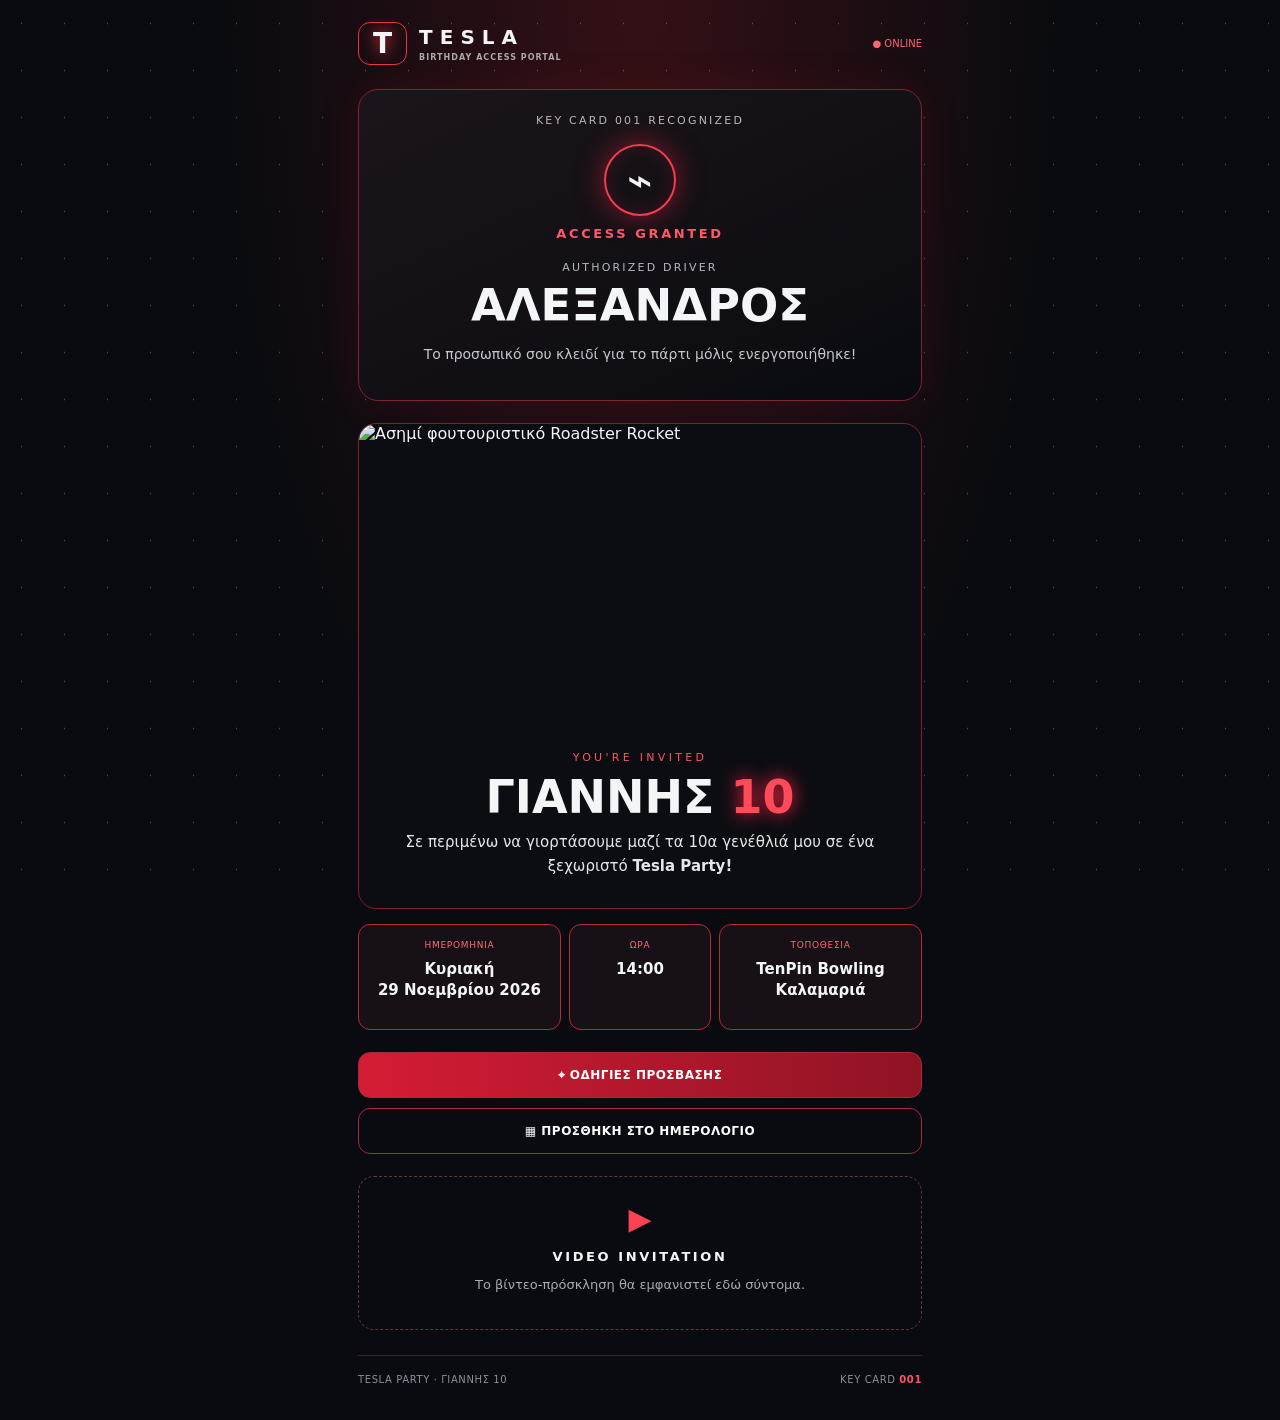
==== index.html @ e7d5fdc7 "Add files via upload" ====
<!doctype html>
<html lang="el">
<head>
<meta charset="utf-8"><meta name="viewport" content="width=device-width,initial-scale=1,viewport-fit=cover">
<meta name="theme-color" content="#090b10"><meta name="description" content="Tesla Party — Τα 10α γενέθλια του Γιάννη">
<title>Γιάννης 10 | Tesla Party</title>
<link rel="stylesheet" href="style.css">
</head>
<body>
<div class="stars" aria-hidden="true"></div>
<main class="shell">
<header class="top"><div class="mark">T</div><div class="brand">TESLA <small>BIRTHDAY ACCESS PORTAL</small></div><span class="live">● ONLINE</span></header>
<section class="access" aria-label="Προσωπική κάρτα">
  <div class="kicker">KEY CARD <span id="card-number">001</span> RECOGNIZED</div>
  <div class="unlock" aria-hidden="true">⌁</div>
  <div class="granted">ACCESS GRANTED</div>
  <p class="overline">AUTHORIZED DRIVER</p>
  <h1 id="guest-name">ΑΛΕΞΑΝΔΡΟΣ</h1>
  <p class="welcome">Το προσωπικό σου κλειδί για το πάρτι μόλις ενεργοποιήθηκε!</p>
</section>
<section class="hero"><img src="assets/roadster.jpg" alt="Ασημί φουτουριστικό Roadster Rocket"/><div class="hero-copy"><span>YOU'RE INVITED</span><h2>ΓΙΑΝΝΗΣ <em>10</em></h2><p>Σε περιμένω να γιορτάσουμε μαζί τα 10α γενέθλιά μου σε ένα ξεχωριστό <strong>Tesla Party!</strong></p></div></section>
<section class="details" aria-label="Πληροφορίες πάρτι"><div><span>ΗΜΕΡΟΜΗΝΙΑ</span><strong>Κυριακή<br>29 Νοεμβρίου 2026</strong></div><div><span>ΩΡΑ</span><strong>14:00</strong></div><div><span>ΤΟΠΟΘΕΣΙΑ</span><strong>TenPin Bowling<br>Καλαμαριά</strong></div></section>
<div class="actions"><a class="btn primary" id="map-link" href="https://www.google.com/maps/search/?api=1&query=TenPin%20Bowling%20Kalamaria" target="_blank" rel="noopener">⌖ ΟΔΗΓΙΕΣ ΠΡΟΣΒΑΣΗΣ</a><a class="btn" href="party.ics" download>▦ ΠΡΟΣΘΗΚΗ ΣΤΟ ΗΜΕΡΟΛΟΓΙΟ</a></div>
<section class="video"><div class="video-icon">▶</div><h3>VIDEO INVITATION</h3><p>Το βίντεο-πρόσκληση θα εμφανιστεί εδώ σύντομα.</p><div id="video-slot"></div></section>
<footer>TESLA PARTY · ΓΙΑΝΝΗΣ 10 <span>KEY CARD <b id="footer-number">001</b></span></footer>
</main>
<script src="script.js"></script>
</body></html>
---- style.css ----
:root{color-scheme:dark;font-family:system-ui,-apple-system,"Segoe UI",sans-serif;background:#090b10;color:#f4f5f7}*{box-sizing:border-box}body{margin:0;min-height:100vh;background:radial-gradient(ellipse at 50% 0,#341015 0,transparent 47%),#090b10}.stars{position:fixed;inset:0;pointer-events:none;opacity:.24;background-image:radial-gradient(#fff 0.7px,transparent 1px);background-size:43px 47px}.shell{position:relative;max-width:600px;margin:auto;padding:22px 18px 35px}.top{display:flex;align-items:center;gap:12px;margin-bottom:24px}.mark{font-weight:900;font-size:28px;color:#f5f5f5;border:1px solid #ed3341;border-radius:12px;padding:4px 14px;text-shadow:0 0 15px #f33}.brand{font-size:20px;font-weight:800;letter-spacing:.35em}.brand small{display:block;letter-spacing:.13em;font-size:8px;color:#aaa;margin-top:4px}.live{margin-left:auto;font-size:10px;color:#fc6670;white-space:nowrap}.access{text-align:center;border:1px solid #7e2631;border-radius:20px;padding:24px 12px;background:linear-gradient(155deg,#1c151b,#090b10);box-shadow:0 0 40px #bd112a20}.kicker,.overline{color:#b6b8bf;letter-spacing:.2em;font-size:11px}.unlock{width:72px;height:72px;margin:17px auto 10px;display:grid;place-items:center;border:2px solid #f43d51;border-radius:50%;box-shadow:0 0 28px #ed1f3b88,inset 0 0 18px #d11c3333;font-size:43px;animation:pulse 2.4s ease-in-out infinite}.granted{font-weight:800;color:#ff5967;letter-spacing:.2em;font-size:13px}.overline{margin:20px 0 5px}.access h1{font-size:clamp(30px,8vw,45px);margin:0;overflow-wrap:anywhere}.welcome{color:#c7c7cd;font-size:14px}.hero{margin-top:22px;border:1px solid #80202b;border-radius:18px;overflow:hidden;background:#0c0d12}.hero img{width:100%;display:block;aspect-ratio:1.85;object-fit:cover}.hero-copy{text-align:center;padding:18px 20px 24px}.hero-copy>span{color:#ff5360;font-size:11px;letter-spacing:.3em}.hero h2{font-size:clamp(28px,8vw,46px);margin:5px 0}.hero h2 em{font-style:normal;color:#ff4a5a;text-shadow:0 0 18px #f24}.hero p{font-size:15px;line-height:1.6;color:#e6e6e8;margin:6px 0}.details{display:grid;grid-template-columns:1fr 0.7fr 1fr;gap:8px;margin-top:15px}.details div{border:1px solid #b82938;border-radius:12px;padding:15px 7px;text-align:center;background:#171016;min-height:106px}.details span{display:block;font-size:9px;letter-spacing:.08em;color:#ff6b76;margin-bottom:9px}.details strong{font-size:clamp(11px,2.7vw,15px);line-height:1.4}.actions{display:grid;gap:10px;margin:22px 0}.btn{display:block;text-align:center;border:1px solid #a42b38;border-radius:12px;padding:15px 10px;color:white;text-decoration:none;font-weight:750;font-size:12px;letter-spacing:.04em}.btn.primary{background:linear-gradient(90deg,#d51c35,#8f1324)}.video{text-align:center;padding:24px 12px;border:1px dashed #6d323c;border-radius:16px}.video-icon{color:#fa4253;font-size:30px}.video h3{font-size:13px;letter-spacing:.2em}.video p{color:#a9abb2;font-size:13px}footer{margin-top:25px;padding-top:18px;border-top:1px solid #38252c;display:flex;justify-content:space-between;gap:12px;color:#8d8f98;font-size:10px;letter-spacing:.06em}footer b{color:#ff5362}@keyframes pulse{50%{box-shadow:0 0 44px #ed1f3b,inset 0 0 23px #d11c3366}}@media(max-width:380px){.brand{font-size:16px}.live{font-size:8px}.shell{padding-left:12px;padding-right:12px}}
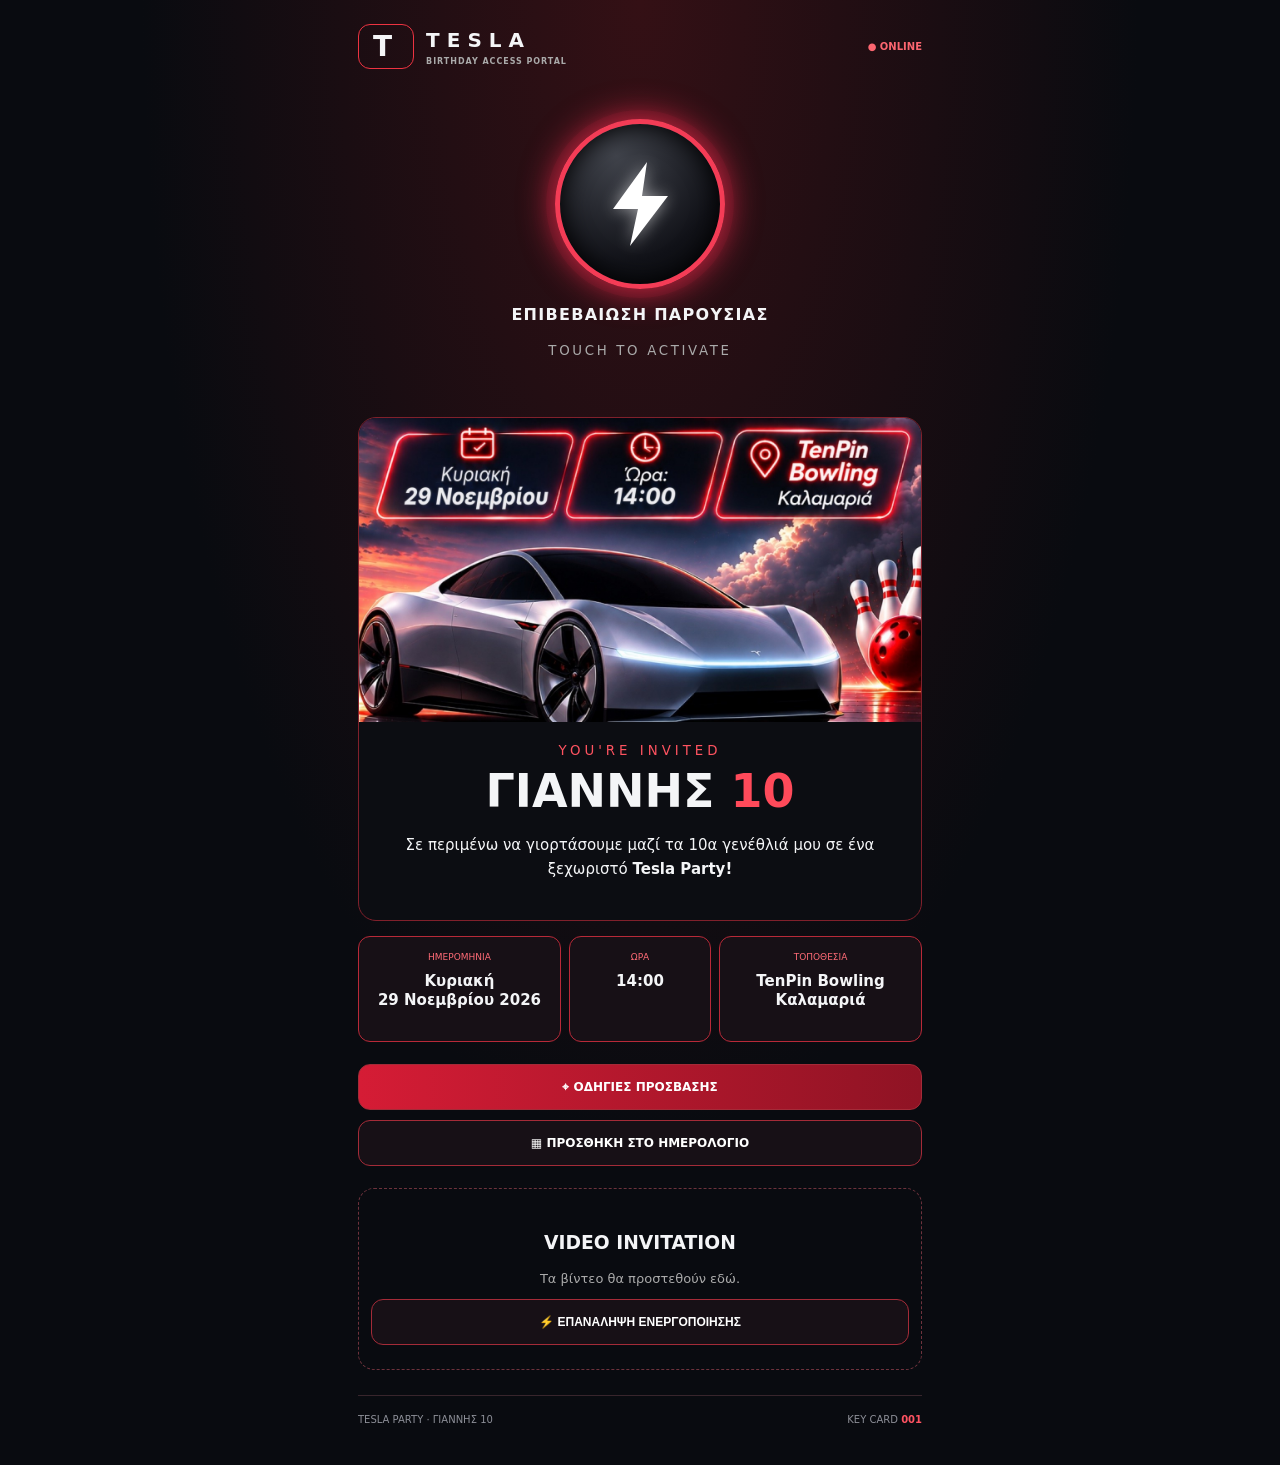
==== commit fe67c300: "Add files via upload" ====
--- a/index.html
+++ b/index.html
@@ -1,28 +1 @@
-<!doctype html>
-<html lang="el">
-<head>
-<meta charset="utf-8"><meta name="viewport" content="width=device-width,initial-scale=1,viewport-fit=cover">
-<meta name="theme-color" content="#090b10"><meta name="description" content="Tesla Party — Τα 10α γενέθλια του Γιάννη">
-<title>Γιάννης 10 | Tesla Party</title>
-<link rel="stylesheet" href="style.css">
-</head>
-<body>
-<div class="stars" aria-hidden="true"></div>
-<main class="shell">
-<header class="top"><div class="mark">T</div><div class="brand">TESLA <small>BIRTHDAY ACCESS PORTAL</small></div><span class="live">● ONLINE</span></header>
-<section class="access" aria-label="Προσωπική κάρτα">
-  <div class="kicker">KEY CARD <span id="card-number">001</span> RECOGNIZED</div>
-  <div class="unlock" aria-hidden="true">⌁</div>
-  <div class="granted">ACCESS GRANTED</div>
-  <p class="overline">AUTHORIZED DRIVER</p>
-  <h1 id="guest-name">ΑΛΕΞΑΝΔΡΟΣ</h1>
-  <p class="welcome">Το προσωπικό σου κλειδί για το πάρτι μόλις ενεργοποιήθηκε!</p>
-</section>
-<section class="hero"><img src="assets/roadster.jpg" alt="Ασημί φουτουριστικό Roadster Rocket"/><div class="hero-copy"><span>YOU'RE INVITED</span><h2>ΓΙΑΝΝΗΣ <em>10</em></h2><p>Σε περιμένω να γιορτάσουμε μαζί τα 10α γενέθλιά μου σε ένα ξεχωριστό <strong>Tesla Party!</strong></p></div></section>
-<section class="details" aria-label="Πληροφορίες πάρτι"><div><span>ΗΜΕΡΟΜΗΝΙΑ</span><strong>Κυριακή<br>29 Νοεμβρίου 2026</strong></div><div><span>ΩΡΑ</span><strong>14:00</strong></div><div><span>ΤΟΠΟΘΕΣΙΑ</span><strong>TenPin Bowling<br>Καλαμαριά</strong></div></section>
-<div class="actions"><a class="btn primary" id="map-link" href="https://www.google.com/maps/search/?api=1&query=TenPin%20Bowling%20Kalamaria" target="_blank" rel="noopener">⌖ ΟΔΗΓΙΕΣ ΠΡΟΣΒΑΣΗΣ</a><a class="btn" href="party.ics" download>▦ ΠΡΟΣΘΗΚΗ ΣΤΟ ΗΜΕΡΟΛΟΓΙΟ</a></div>
-<section class="video"><div class="video-icon">▶</div><h3>VIDEO INVITATION</h3><p>Το βίντεο-πρόσκληση θα εμφανιστεί εδώ σύντομα.</p><div id="video-slot"></div></section>
-<footer>TESLA PARTY · ΓΙΑΝΝΗΣ 10 <span>KEY CARD <b id="footer-number">001</b></span></footer>
-</main>
-<script src="script.js"></script>
-</body></html>
+<!doctype html><html lang="el"><head><meta charset="utf-8"><meta name="viewport" content="width=device-width,initial-scale=1"><title>Γιάννης 10 | Tesla Party</title><link rel="stylesheet" href="style.css"></head><body><main class="shell"><header><b class="mark">T</b><div>TESLA<small>BIRTHDAY ACCESS PORTAL</small></div><span>● ONLINE</span></header><section id="activation"><button id="power" aria-label="Επιβεβαίωση παρουσίας"><svg viewBox="0 0 100 100"><path d="M57 8 23 55H48L40 92 78 42H52Z" fill="white"/></svg></button><h3>ΕΠΙΒΕΒΑΙΩΣΗ ΠΑΡΟΥΣΙΑΣ</h3><small>TOUCH TO ACTIVATE</small></section><section id="access" hidden><p>KEY CARD <span id="card-number">001</span> RECOGNIZED</p><div class="unlock">⌁</div><strong>ACCESS GRANTED</strong><p>AUTHORIZED DRIVER</p><h1 id="guest-name">ΑΛΕΞΑΝΔΡΟΣ</h1><p>Το προσωπικό σου κλειδί για το πάρτι μόλις ενεργοποιήθηκε!</p><small>Η καταγραφή παρουσίας δεν έχει ενεργοποιηθεί ακόμη.</small></section><section class="hero" id="hero"><div class="photo"><img src="assets/roadster.jpg" alt="Roadster Rocket"><div class="glow"></div><div class="smoke a"></div><div class="smoke b"></div><div class="smoke c"></div></div><div class="copy"><small>YOU'RE INVITED</small><h2>ΓΙΑΝΝΗΣ <em>10</em></h2><p>Σε περιμένω να γιορτάσουμε μαζί τα 10α γενέθλιά μου σε ένα ξεχωριστό <b>Tesla Party!</b></p></div></section><section class="details"><div><small>ΗΜΕΡΟΜΗΝΙΑ</small><b>Κυριακή<br>29 Νοεμβρίου 2026</b></div><div><small>ΩΡΑ</small><b>14:00</b></div><div><small>ΤΟΠΟΘΕΣΙΑ</small><b>TenPin Bowling<br>Καλαμαριά</b></div></section><nav><a href="https://www.google.com/maps/search/?api=1&query=TenPin%20Bowling%20Kalamaria">⌖ ΟΔΗΓΙΕΣ ΠΡΟΣΒΑΣΗΣ</a><a href="party.ics" download>▦ ΠΡΟΣΘΗΚΗ ΣΤΟ ΗΜΕΡΟΛΟΓΙΟ</a></nav><section class="video"><h3>VIDEO INVITATION</h3><p>Τα βίντεο θα προστεθούν εδώ.</p><button id="replay">⚡ ΕΠΑΝΑΛΗΨΗ ΕΝΕΡΓΟΠΟΙΗΣΗΣ</button></section><footer>TESLA PARTY · ΓΙΑΝΝΗΣ 10 <span>KEY CARD <b id="footer-number">001</b></span></footer></main><script src="script.js"></script></body></html>
--- a/style.css
+++ b/style.css
@@ -1 +1 @@
-:root{color-scheme:dark;font-family:system-ui,-apple-system,"Segoe UI",sans-serif;background:#090b10;color:#f4f5f7}*{box-sizing:border-box}body{margin:0;min-height:100vh;background:radial-gradient(ellipse at 50% 0,#341015 0,transparent 47%),#090b10}.stars{position:fixed;inset:0;pointer-events:none;opacity:.24;background-image:radial-gradient(#fff 0.7px,transparent 1px);background-size:43px 47px}.shell{position:relative;max-width:600px;margin:auto;padding:22px 18px 35px}.top{display:flex;align-items:center;gap:12px;margin-bottom:24px}.mark{font-weight:900;font-size:28px;color:#f5f5f5;border:1px solid #ed3341;border-radius:12px;padding:4px 14px;text-shadow:0 0 15px #f33}.brand{font-size:20px;font-weight:800;letter-spacing:.35em}.brand small{display:block;letter-spacing:.13em;font-size:8px;color:#aaa;margin-top:4px}.live{margin-left:auto;font-size:10px;color:#fc6670;white-space:nowrap}.access{text-align:center;border:1px solid #7e2631;border-radius:20px;padding:24px 12px;background:linear-gradient(155deg,#1c151b,#090b10);box-shadow:0 0 40px #bd112a20}.kicker,.overline{color:#b6b8bf;letter-spacing:.2em;font-size:11px}.unlock{width:72px;height:72px;margin:17px auto 10px;display:grid;place-items:center;border:2px solid #f43d51;border-radius:50%;box-shadow:0 0 28px #ed1f3b88,inset 0 0 18px #d11c3333;font-size:43px;animation:pulse 2.4s ease-in-out infinite}.granted{font-weight:800;color:#ff5967;letter-spacing:.2em;font-size:13px}.overline{margin:20px 0 5px}.access h1{font-size:clamp(30px,8vw,45px);margin:0;overflow-wrap:anywhere}.welcome{color:#c7c7cd;font-size:14px}.hero{margin-top:22px;border:1px solid #80202b;border-radius:18px;overflow:hidden;background:#0c0d12}.hero img{width:100%;display:block;aspect-ratio:1.85;object-fit:cover}.hero-copy{text-align:center;padding:18px 20px 24px}.hero-copy>span{color:#ff5360;font-size:11px;letter-spacing:.3em}.hero h2{font-size:clamp(28px,8vw,46px);margin:5px 0}.hero h2 em{font-style:normal;color:#ff4a5a;text-shadow:0 0 18px #f24}.hero p{font-size:15px;line-height:1.6;color:#e6e6e8;margin:6px 0}.details{display:grid;grid-template-columns:1fr 0.7fr 1fr;gap:8px;margin-top:15px}.details div{border:1px solid #b82938;border-radius:12px;padding:15px 7px;text-align:center;background:#171016;min-height:106px}.details span{display:block;font-size:9px;letter-spacing:.08em;color:#ff6b76;margin-bottom:9px}.details strong{font-size:clamp(11px,2.7vw,15px);line-height:1.4}.actions{display:grid;gap:10px;margin:22px 0}.btn{display:block;text-align:center;border:1px solid #a42b38;border-radius:12px;padding:15px 10px;color:white;text-decoration:none;font-weight:750;font-size:12px;letter-spacing:.04em}.btn.primary{background:linear-gradient(90deg,#d51c35,#8f1324)}.video{text-align:center;padding:24px 12px;border:1px dashed #6d323c;border-radius:16px}.video-icon{color:#fa4253;font-size:30px}.video h3{font-size:13px;letter-spacing:.2em}.video p{color:#a9abb2;font-size:13px}footer{margin-top:25px;padding-top:18px;border-top:1px solid #38252c;display:flex;justify-content:space-between;gap:12px;color:#8d8f98;font-size:10px;letter-spacing:.06em}footer b{color:#ff5362}@keyframes pulse{50%{box-shadow:0 0 44px #ed1f3b,inset 0 0 23px #d11c3366}}@media(max-width:380px){.brand{font-size:16px}.live{font-size:8px}.shell{padding-left:12px;padding-right:12px}}
+*{box-sizing:border-box}body{margin:0;background:radial-gradient(ellipse at top,#341015,#090b10 55%);color:#f4f5f7;font-family:system-ui,-apple-system,sans-serif}.shell{max-width:600px;margin:auto;padding:24px 18px 40px}header{display:flex;align-items:center;gap:12px;margin-bottom:24px;font-size:20px;font-weight:800;letter-spacing:.35em}.mark{font-size:28px;border:1px solid #ed3341;border-radius:12px;padding:5px 14px}header small{display:block;font-size:8px;letter-spacing:.12em;color:#aaa;margin-top:5px}header span{margin-left:auto;font-size:10px;color:#fc6670;letter-spacing:0}#activation{text-align:center;padding:26px 0 36px}#power{display:grid;place-items:center;width:170px;height:170px;margin:auto;border-radius:50%;border:5px solid #f43c56;background:radial-gradient(circle at 35% 20%,#40434b,#111218 65%,#050609);box-shadow:0 0 0 9px #a522362b,0 0 35px #ed294b,inset 0 0 25px #000;animation:pulse 2.2s infinite;cursor:pointer}#power svg{width:100px;height:100px;filter:drop-shadow(0 0 8px #fff8)}#activation h3{font-size:16px;letter-spacing:.08em}#activation small{color:#aaa;letter-spacing:.2em}#activation.pressed #power{filter:brightness(2.2);transform:scale(.93)}#access{text-align:center;border:1px solid #7e2631;border-radius:20px;padding:24px 12px;background:linear-gradient(155deg,#1c151b,#090b10);box-shadow:0 0 40px #bd112a20}#access[hidden],#activation[hidden]{display:none}#access.reveal{animation:reveal .8s both}#access>p:first-child,#access>p:nth-of-type(2){color:#b6b8bf;letter-spacing:.2em;font-size:11px}#access strong{color:#ff5967;letter-spacing:.2em}.unlock{width:72px;height:72px;margin:17px auto;display:grid;place-items:center;border:2px solid #f43d51;border-radius:50%;box-shadow:0 0 28px #ed1f3b88;font-size:43px}#access h1{font-size:clamp(30px,8vw,45px);margin:0;overflow-wrap:anywhere}#access small{color:#bba;font-size:11px}.hero{margin-top:22px;border:1px solid #80202b;border-radius:18px;overflow:hidden;background:#0c0d12}.photo{position:relative;overflow:hidden}.photo img{display:block;width:100%;aspect-ratio:1.85;object-fit:cover}.glow{position:absolute;inset:40% 0 0;background:radial-gradient(ellipse at 50% 100%,#ff6b34b8,transparent 60%);opacity:0}.smoke{position:absolute;bottom:-30%;width:65%;height:60%;border-radius:50%;background:radial-gradient(ellipse,#e5e5e5d0,#a8a8b088 40%,transparent 70%);filter:blur(14px);opacity:0}.a{left:-15%}.b{left:20%}.c{right:-20%}.launch .glow{animation:glow 3s}.launch .smoke{animation:smoke 3s ease-out}.launch .b{animation-delay:.2s}.launch .c{animation-delay:.4s}.launch img{animation:shake .12s 10 alternate}.copy{text-align:center;padding:18px 20px 24px}.copy small{color:#ff5360;letter-spacing:.3em}.copy h2{font-size:clamp(28px,8vw,46px);margin:5px 0}.copy em{font-style:normal;color:#ff4a5a}.copy p{font-size:15px;line-height:1.6}.details{display:grid;grid-template-columns:1fr .7fr 1fr;gap:8px;margin-top:15px}.details div{border:1px solid #b82938;border-radius:12px;padding:15px 7px;text-align:center;background:#171016;min-height:106px}.details small{display:block;font-size:9px;color:#ff6b76;margin-bottom:9px}.details b{font-size:clamp(11px,2.7vw,15px)}nav{display:grid;gap:10px;margin:22px 0}nav a,.video button{display:block;width:100%;text-align:center;border:1px solid #a42b38;border-radius:12px;padding:15px 10px;color:white;text-decoration:none;font-weight:750;font-size:12px;background:#171016}nav a:first-child{background:linear-gradient(90deg,#d51c35,#8f1324)}.video{text-align:center;padding:24px 12px;border:1px dashed #6d323c;border-radius:16px}.video p{color:#aaa;font-size:13px}footer{margin-top:25px;padding-top:18px;border-top:1px solid #38252c;display:flex;justify-content:space-between;gap:12px;color:#8d8f98;font-size:10px}footer b{color:#ff5362}@keyframes pulse{50%{box-shadow:0 0 0 10px #a5223622,0 0 52px #ff2449e0,inset 0 0 25px #000}}@keyframes reveal{from{opacity:0;transform:translateY(25px) scale(.92)}to{opacity:1;transform:none}}@keyframes glow{20%{opacity:1}80%{opacity:.8}100%{opacity:0}}@keyframes smoke{0%{opacity:0;transform:translateY(30%) scale(.4)}30%{opacity:.85}100%{opacity:0;transform:translateY(-95%) scale(2)}}@keyframes shake{from{transform:translateX(-2px)}to{transform:translateX(2px)}}@media(max-width:380px){header{font-size:16px}header span{font-size:8px}}@media(prefers-reduced-motion:reduce){*,*:before,*:after{animation:none!important}}
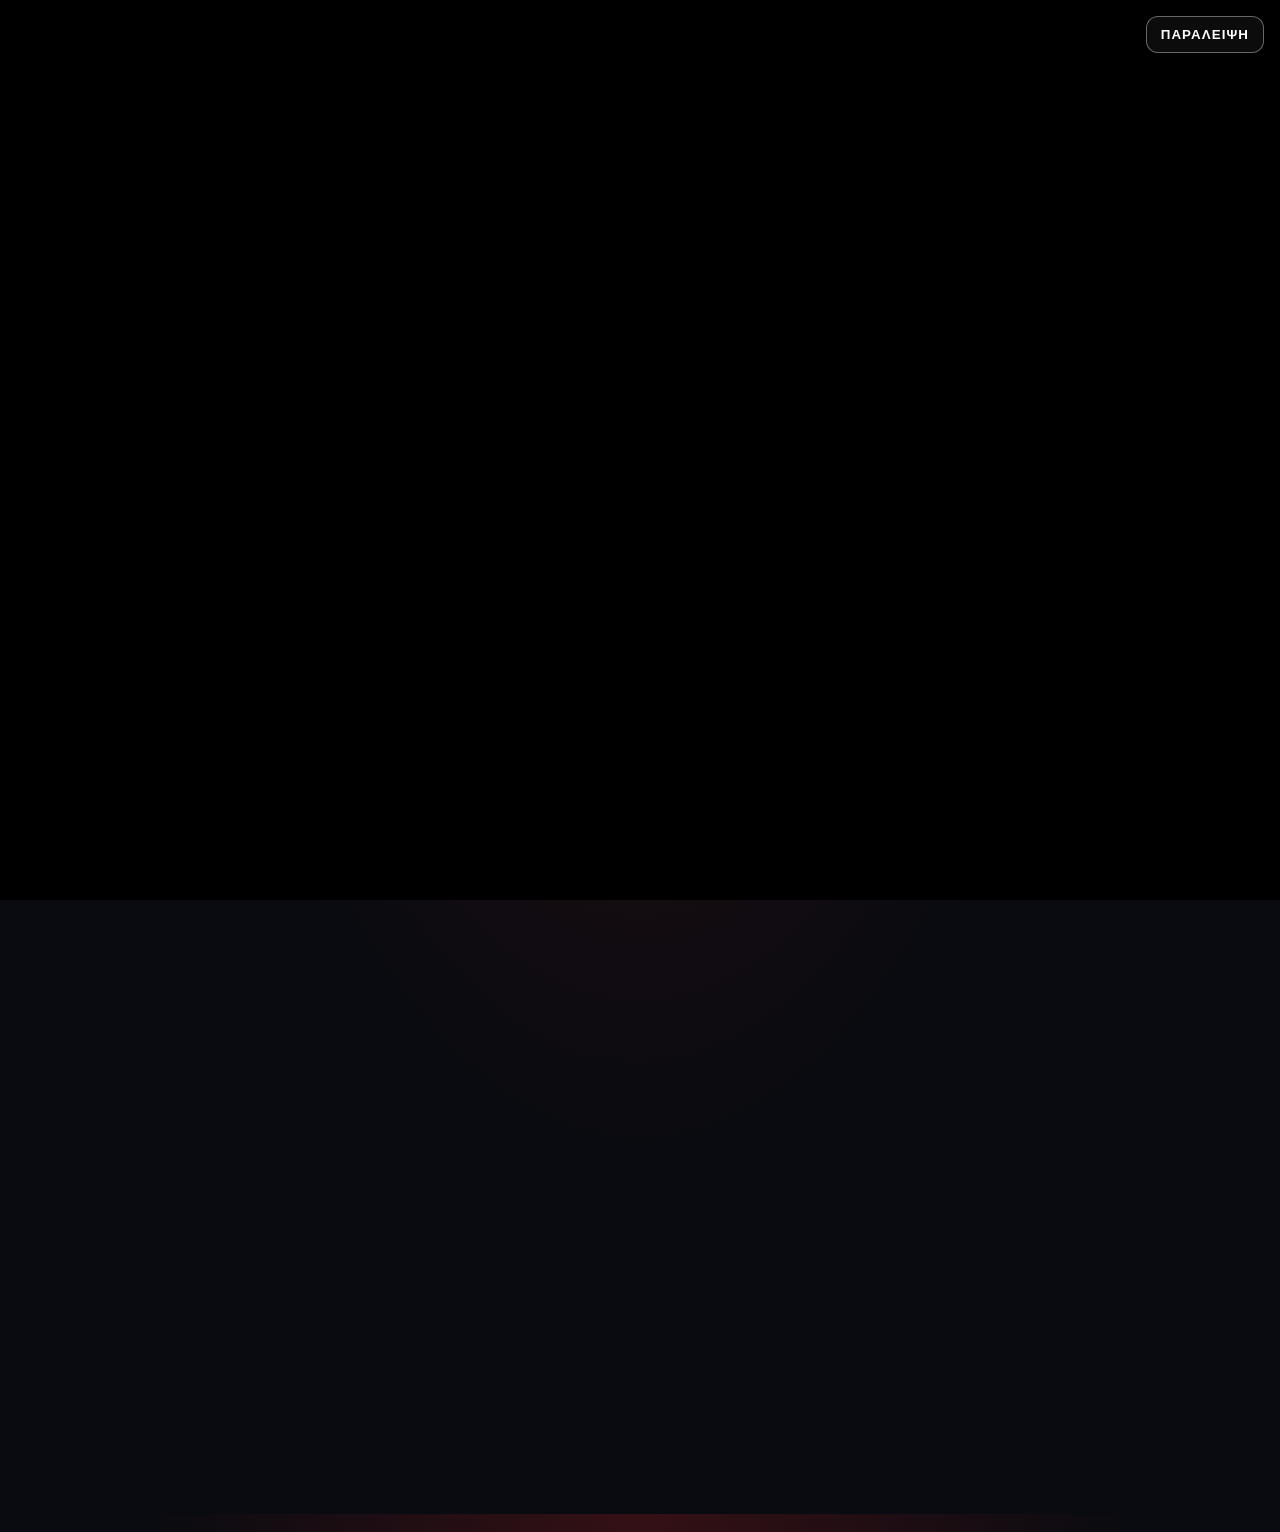
==== commit 01464d60: "Add files via upload" ====
--- a/index.html
+++ b/index.html
@@ -1 +1,92 @@
-<!doctype html><html lang="el"><head><meta charset="utf-8"><meta name="viewport" content="width=device-width,initial-scale=1"><title>Γιάννης 10 | Tesla Party</title><link rel="stylesheet" href="style.css"></head><body><main class="shell"><header><b class="mark">T</b><div>TESLA<small>BIRTHDAY ACCESS PORTAL</small></div><span>● ONLINE</span></header><section id="activation"><button id="power" aria-label="Επιβεβαίωση παρουσίας"><svg viewBox="0 0 100 100"><path d="M57 8 23 55H48L40 92 78 42H52Z" fill="white"/></svg></button><h3>ΕΠΙΒΕΒΑΙΩΣΗ ΠΑΡΟΥΣΙΑΣ</h3><small>TOUCH TO ACTIVATE</small></section><section id="access" hidden><p>KEY CARD <span id="card-number">001</span> RECOGNIZED</p><div class="unlock">⌁</div><strong>ACCESS GRANTED</strong><p>AUTHORIZED DRIVER</p><h1 id="guest-name">ΑΛΕΞΑΝΔΡΟΣ</h1><p>Το προσωπικό σου κλειδί για το πάρτι μόλις ενεργοποιήθηκε!</p><small>Η καταγραφή παρουσίας δεν έχει ενεργοποιηθεί ακόμη.</small></section><section class="hero" id="hero"><div class="photo"><img src="assets/roadster.jpg" alt="Roadster Rocket"><div class="glow"></div><div class="smoke a"></div><div class="smoke b"></div><div class="smoke c"></div></div><div class="copy"><small>YOU'RE INVITED</small><h2>ΓΙΑΝΝΗΣ <em>10</em></h2><p>Σε περιμένω να γιορτάσουμε μαζί τα 10α γενέθλιά μου σε ένα ξεχωριστό <b>Tesla Party!</b></p></div></section><section class="details"><div><small>ΗΜΕΡΟΜΗΝΙΑ</small><b>Κυριακή<br>29 Νοεμβρίου 2026</b></div><div><small>ΩΡΑ</small><b>14:00</b></div><div><small>ΤΟΠΟΘΕΣΙΑ</small><b>TenPin Bowling<br>Καλαμαριά</b></div></section><nav><a href="https://www.google.com/maps/search/?api=1&query=TenPin%20Bowling%20Kalamaria">⌖ ΟΔΗΓΙΕΣ ΠΡΟΣΒΑΣΗΣ</a><a href="party.ics" download>▦ ΠΡΟΣΘΗΚΗ ΣΤΟ ΗΜΕΡΟΛΟΓΙΟ</a></nav><section class="video"><h3>VIDEO INVITATION</h3><p>Τα βίντεο θα προστεθούν εδώ.</p><button id="replay">⚡ ΕΠΑΝΑΛΗΨΗ ΕΝΕΡΓΟΠΟΙΗΣΗΣ</button></section><footer>TESLA PARTY · ΓΙΑΝΝΗΣ 10 <span>KEY CARD <b id="footer-number">001</b></span></footer></main><script src="script.js"></script></body></html>+<!doctype html>
+<html lang="el">
+<head>
+  <meta charset="utf-8">
+  <meta name="viewport" content="width=device-width,initial-scale=1,viewport-fit=cover">
+  <meta name="theme-color" content="#090b10">
+  <title>Γιάννης 10 | Tesla Party</title>
+  <link rel="stylesheet" href="style.css">
+</head>
+<body>
+  <div id="intro-overlay" class="intro-overlay" aria-label="Tesla intro video">
+    <video id="intro-video" class="intro-video" autoplay muted playsinline preload="auto">
+      <source src="assets/intro.mp4" type="video/mp4">
+    </video>
+    <button id="skip-intro" class="skip-intro" type="button">ΠΑΡΑΛΕΙΨΗ</button>
+  </div>
+
+  <main id="site-shell" class="shell shell-hidden">
+    <header>
+      <b class="mark">T</b>
+      <div>TESLA<small>BIRTHDAY ACCESS PORTAL</small></div>
+      <span>● ONLINE</span>
+    </header>
+
+    <section id="activation" class="activation">
+      <button id="power" class="power-button" aria-label="Επιβεβαίωση παρουσίας" type="button">
+        <span class="power-glow"></span>
+        <span class="power-sheen"></span>
+        <span class="power-ring"></span>
+        <span class="power-core">
+          <svg viewBox="0 0 100 100" aria-hidden="true">
+            <path d="M57 8 23 55H48L40 92 78 42H52Z" fill="white"/>
+          </svg>
+        </span>
+      </button>
+      <h3>ΕΠΙΒΕΒΑΙΩΣΗ ΠΑΡΟΥΣΙΑΣ</h3>
+      <small>TOUCH TO ACTIVATE</small>
+    </section>
+
+    <section id="access" hidden>
+      <p>KEY CARD <span id="card-number">001</span> RECOGNIZED</p>
+      <div class="unlock">⌁</div>
+      <strong>ACCESS GRANTED</strong>
+      <p>AUTHORIZED DRIVER</p>
+      <h1 id="guest-name">ΑΛΕΞΑΝΔΡΟΣ</h1>
+      <p>Το προσωπικό σου κλειδί για το πάρτι μόλις ενεργοποιήθηκε!</p>
+      <small>Η καταγραφή παρουσίας δεν έχει ενεργοποιηθεί ακόμη.</small>
+    </section>
+
+    <section class="hero" id="hero">
+      <div class="photo" id="hero-photo">
+        <img src="assets/roadster.jpg" alt="Roadster Rocket">
+        <div class="glow"></div>
+        <div class="rocket-flame left"></div>
+        <div class="rocket-flame right"></div>
+        <div class="smoke a"></div>
+        <div class="smoke b"></div>
+        <div class="smoke c"></div>
+      </div>
+      <div class="copy">
+        <small>YOU'RE INVITED</small>
+        <h2>ΓΙΑΝΝΗΣ <em>10</em></h2>
+        <p>Σε περιμένω να γιορτάσουμε μαζί τα 10α γενέθλιά μου σε ένα ξεχωριστό <b>Tesla Party!</b></p>
+      </div>
+    </section>
+
+    <section class="details">
+      <div><small>ΗΜΕΡΟΜΗΝΙΑ</small><b>Κυριακή<br>29 Νοεμβρίου 2026</b></div>
+      <div><small>ΩΡΑ</small><b>14:00</b></div>
+      <div><small>ΤΟΠΟΘΕΣΙΑ</small><b>TenPin Bowling<br>Καλαμαριά</b></div>
+    </section>
+
+    <nav>
+      <a href="https://www.google.com/maps/search/?api=1&query=TenPin%20Bowling%20Kalamaria" target="_blank" rel="noopener">⌖ ΟΔΗΓΙΕΣ ΠΡΟΣΒΑΣΗΣ</a>
+      <a href="party.ics" download>▦ ΠΡΟΣΘΗΚΗ ΣΤΟ ΗΜΕΡΟΛΟΓΙΟ</a>
+    </nav>
+
+    <section class="video">
+      <h3>VIDEO INVITATION</h3>
+      <p>Το intro ενεργοποιήθηκε. Μπορείς να το ξαναδείς ή να επαναλάβεις την ενεργοποίηση.</p>
+      <div class="video-actions">
+        <button id="replay-intro" class="secondary-btn" type="button">▶ ΠΑΙΞΕ ΞΑΝΑ ΤΟ INTRO</button>
+        <button id="replay" class="secondary-btn" type="button">⚡ ΕΠΑΝΑΛΗΨΗ ΕΝΕΡΓΟΠΟΙΗΣΗΣ</button>
+      </div>
+    </section>
+
+    <footer>TESLA PARTY · ΓΙΑΝΝΗΣ 10 <span>KEY CARD <b id="footer-number">001</b></span></footer>
+  </main>
+
+  <script src="script.js"></script>
+</body>
+</html>
--- a/style.css
+++ b/style.css
@@ -1 +1,44 @@
-*{box-sizing:border-box}body{margin:0;background:radial-gradient(ellipse at top,#341015,#090b10 55%);color:#f4f5f7;font-family:system-ui,-apple-system,sans-serif}.shell{max-width:600px;margin:auto;padding:24px 18px 40px}header{display:flex;align-items:center;gap:12px;margin-bottom:24px;font-size:20px;font-weight:800;letter-spacing:.35em}.mark{font-size:28px;border:1px solid #ed3341;border-radius:12px;padding:5px 14px}header small{display:block;font-size:8px;letter-spacing:.12em;color:#aaa;margin-top:5px}header span{margin-left:auto;font-size:10px;color:#fc6670;letter-spacing:0}#activation{text-align:center;padding:26px 0 36px}#power{display:grid;place-items:center;width:170px;height:170px;margin:auto;border-radius:50%;border:5px solid #f43c56;background:radial-gradient(circle at 35% 20%,#40434b,#111218 65%,#050609);box-shadow:0 0 0 9px #a522362b,0 0 35px #ed294b,inset 0 0 25px #000;animation:pulse 2.2s infinite;cursor:pointer}#power svg{width:100px;height:100px;filter:drop-shadow(0 0 8px #fff8)}#activation h3{font-size:16px;letter-spacing:.08em}#activation small{color:#aaa;letter-spacing:.2em}#activation.pressed #power{filter:brightness(2.2);transform:scale(.93)}#access{text-align:center;border:1px solid #7e2631;border-radius:20px;padding:24px 12px;background:linear-gradient(155deg,#1c151b,#090b10);box-shadow:0 0 40px #bd112a20}#access[hidden],#activation[hidden]{display:none}#access.reveal{animation:reveal .8s both}#access>p:first-child,#access>p:nth-of-type(2){color:#b6b8bf;letter-spacing:.2em;font-size:11px}#access strong{color:#ff5967;letter-spacing:.2em}.unlock{width:72px;height:72px;margin:17px auto;display:grid;place-items:center;border:2px solid #f43d51;border-radius:50%;box-shadow:0 0 28px #ed1f3b88;font-size:43px}#access h1{font-size:clamp(30px,8vw,45px);margin:0;overflow-wrap:anywhere}#access small{color:#bba;font-size:11px}.hero{margin-top:22px;border:1px solid #80202b;border-radius:18px;overflow:hidden;background:#0c0d12}.photo{position:relative;overflow:hidden}.photo img{display:block;width:100%;aspect-ratio:1.85;object-fit:cover}.glow{position:absolute;inset:40% 0 0;background:radial-gradient(ellipse at 50% 100%,#ff6b34b8,transparent 60%);opacity:0}.smoke{position:absolute;bottom:-30%;width:65%;height:60%;border-radius:50%;background:radial-gradient(ellipse,#e5e5e5d0,#a8a8b088 40%,transparent 70%);filter:blur(14px);opacity:0}.a{left:-15%}.b{left:20%}.c{right:-20%}.launch .glow{animation:glow 3s}.launch .smoke{animation:smoke 3s ease-out}.launch .b{animation-delay:.2s}.launch .c{animation-delay:.4s}.launch img{animation:shake .12s 10 alternate}.copy{text-align:center;padding:18px 20px 24px}.copy small{color:#ff5360;letter-spacing:.3em}.copy h2{font-size:clamp(28px,8vw,46px);margin:5px 0}.copy em{font-style:normal;color:#ff4a5a}.copy p{font-size:15px;line-height:1.6}.details{display:grid;grid-template-columns:1fr .7fr 1fr;gap:8px;margin-top:15px}.details div{border:1px solid #b82938;border-radius:12px;padding:15px 7px;text-align:center;background:#171016;min-height:106px}.details small{display:block;font-size:9px;color:#ff6b76;margin-bottom:9px}.details b{font-size:clamp(11px,2.7vw,15px)}nav{display:grid;gap:10px;margin:22px 0}nav a,.video button{display:block;width:100%;text-align:center;border:1px solid #a42b38;border-radius:12px;padding:15px 10px;color:white;text-decoration:none;font-weight:750;font-size:12px;background:#171016}nav a:first-child{background:linear-gradient(90deg,#d51c35,#8f1324)}.video{text-align:center;padding:24px 12px;border:1px dashed #6d323c;border-radius:16px}.video p{color:#aaa;font-size:13px}footer{margin-top:25px;padding-top:18px;border-top:1px solid #38252c;display:flex;justify-content:space-between;gap:12px;color:#8d8f98;font-size:10px}footer b{color:#ff5362}@keyframes pulse{50%{box-shadow:0 0 0 10px #a5223622,0 0 52px #ff2449e0,inset 0 0 25px #000}}@keyframes reveal{from{opacity:0;transform:translateY(25px) scale(.92)}to{opacity:1;transform:none}}@keyframes glow{20%{opacity:1}80%{opacity:.8}100%{opacity:0}}@keyframes smoke{0%{opacity:0;transform:translateY(30%) scale(.4)}30%{opacity:.85}100%{opacity:0;transform:translateY(-95%) scale(2)}}@keyframes shake{from{transform:translateX(-2px)}to{transform:translateX(2px)}}@media(max-width:380px){header{font-size:16px}header span{font-size:8px}}@media(prefers-reduced-motion:reduce){*,*:before,*:after{animation:none!important}}+*{box-sizing:border-box}
+:root{color-scheme:dark}
+body{margin:0;background:radial-gradient(ellipse at top,#341015,#090b10 55%);color:#f4f5f7;font-family:system-ui,-apple-system,sans-serif}
+.shell{max-width:600px;margin:auto;padding:24px 18px 40px;transition:opacity .45s ease,transform .45s ease}
+.shell-hidden{opacity:0;transform:translateY(18px);pointer-events:none}
+header{display:flex;align-items:center;gap:12px;margin-bottom:24px;font-size:20px;font-weight:800;letter-spacing:.35em}.mark{font-size:28px;border:1px solid #ed3341;border-radius:12px;padding:5px 14px}header small{display:block;font-size:8px;letter-spacing:.12em;color:#aaa;margin-top:5px}header span{margin-left:auto;font-size:10px;color:#fc6670;letter-spacing:0}
+
+.intro-overlay{position:fixed;inset:0;background:#000;display:flex;align-items:center;justify-content:center;z-index:9999}.intro-overlay.hidden{display:none}.intro-video{width:100%;height:100%;object-fit:cover;background:#000}.skip-intro{position:absolute;right:16px;top:16px;border:1px solid #ffffff60;background:#121212b0;color:#fff;padding:10px 14px;border-radius:12px;font-weight:700;letter-spacing:.08em}
+
+.activation{text-align:center;padding:18px 0 36px}
+.power-button{position:relative;display:grid;place-items:center;width:184px;height:184px;margin:auto;border:none;background:none;cursor:pointer;outline:none;filter:drop-shadow(0 0 26px #ed294b9b);transform:translateZ(0)}
+.power-button:active{transform:scale(.96)}
+.power-glow{position:absolute;inset:6px;border-radius:50%;background:radial-gradient(circle,#ff6b7f33 0,#ff274700 67%);animation:pulseGlow 1.8s infinite}
+.power-ring{position:absolute;inset:13px;border-radius:50%;border:5px solid #f43c56;box-shadow:0 0 0 9px #a522362b,0 0 35px #ed294b,inset 0 0 20px #ff3f5750;background:radial-gradient(circle at 35% 20%,#40434b,#111218 65%,#050609)}
+.power-core{position:absolute;inset:34px;border-radius:50%;display:grid;place-items:center;background:radial-gradient(circle at 40% 25%,#4c5058,#161922 60%,#090a0e 100%);border:1px solid #ffffff16;box-shadow:inset 0 12px 20px #ffffff10,inset 0 -10px 18px #000000cc}
+.power-core svg{width:76px;height:76px;filter:drop-shadow(0 0 12px #fff7)}
+.power-sheen{position:absolute;inset:23px;border-radius:50%;background:linear-gradient(125deg,transparent 0,transparent 38%,#ffffff6b 50%,transparent 62%,transparent 100%);transform:translateX(-120%) rotate(14deg);animation:sheen 3s infinite}
+.activation h3{font-size:16px;letter-spacing:.09em;margin:14px 0 4px}.activation small{color:#aaa;letter-spacing:.22em}
+.activation.pressed .power-button{filter:drop-shadow(0 0 42px #ff6a7d);animation:pressFlash .55s ease}.activation.pressed .power-ring{border-color:#ff8592}
+
+#access{text-align:center;border:1px solid #7e2631;border-radius:20px;padding:24px 12px;background:linear-gradient(155deg,#1c151b,#090b10);box-shadow:0 0 40px #bd112a20}#access[hidden],#activation[hidden]{display:none}#access.reveal{animation:reveal .8s both}#access>p:first-child,#access>p:nth-of-type(2){color:#b6b8bf;letter-spacing:.2em;font-size:11px}#access strong{color:#ff5967;letter-spacing:.2em}.unlock{width:72px;height:72px;margin:17px auto;display:grid;place-items:center;border:2px solid #f43d51;border-radius:50%;box-shadow:0 0 28px #ed1f3b88;font-size:43px}#access h1{font-size:clamp(30px,8vw,45px);margin:0;overflow-wrap:anywhere}#access small{color:#bba;font-size:11px}
+
+.hero{margin-top:22px;border:1px solid #80202b;border-radius:18px;overflow:hidden;background:#0c0d12}.photo{position:relative;overflow:hidden}.photo img{display:block;width:100%;aspect-ratio:1.85;object-fit:cover}.glow{position:absolute;left:0;right:0;bottom:0;height:48%;background:radial-gradient(ellipse at 50% 100%,#ff6b34d5,#ff3d1d85 30%,transparent 66%);opacity:0}
+.rocket-flame{position:absolute;bottom:8%;width:12%;height:22%;opacity:0;filter:blur(1px);background:radial-gradient(ellipse at 50% 0%,#fffac8 0,#ffd77a 18%,#ff8b2a 40%,#ff4b18 70%,transparent 100%);clip-path:polygon(50% 0,65% 18%,78% 42%,88% 76%,50% 100%,12% 76%,22% 42%,35% 18%)}
+.rocket-flame.left{left:34%}.rocket-flame.right{right:34%}
+.smoke{position:absolute;bottom:-28%;width:65%;height:60%;border-radius:50%;background:radial-gradient(ellipse,#f3f3f3d0,#bdbdc488 42%,transparent 70%);filter:blur(15px);opacity:0}.a{left:-15%}.b{left:18%}.c{right:-20%}
+.launch .glow{animation:glow 2.8s ease-out}
+.launch .rocket-flame{animation:flame 2.3s ease-out}
+.launch .rocket-flame.right{animation-delay:.08s}
+.launch .smoke{animation:smoke 3s ease-out}
+.launch .b{animation-delay:.12s}.launch .c{animation-delay:.24s}.launch img{animation:shake .12s 10 alternate}
+.copy{text-align:center;padding:18px 20px 24px}.copy small{color:#ff5360;letter-spacing:.3em}.copy h2{font-size:clamp(28px,8vw,46px);margin:5px 0}.copy em{font-style:normal;color:#ff4a5a}.copy p{font-size:15px;line-height:1.6}
+.details{display:grid;grid-template-columns:1fr .7fr 1fr;gap:8px;margin-top:15px}.details div{border:1px solid #b82938;border-radius:12px;padding:15px 7px;text-align:center;background:#171016;min-height:106px}.details small{display:block;font-size:9px;color:#ff6b76;margin-bottom:9px}.details b{font-size:clamp(11px,2.7vw,15px)}nav{display:grid;gap:10px;margin:22px 0}nav a,.secondary-btn{display:block;text-align:center;border:1px solid #a42b38;border-radius:12px;padding:15px 10px;color:white;text-decoration:none;font-weight:750;font-size:12px;letter-spacing:.04em;background:transparent}.video{text-align:center;padding:24px 12px;border:1px dashed #6d323c;border-radius:16px}.video h3{font-size:13px;letter-spacing:.2em}.video p{color:#a9abb2;font-size:13px}.video-actions{display:grid;gap:10px;margin-top:16px}footer{margin-top:25px;padding-top:18px;border-top:1px solid #38252c;display:flex;justify-content:space-between;gap:12px;color:#8d8f98;font-size:10px;letter-spacing:.06em}footer b{color:#ff5362}
+
+@keyframes pulseGlow{0%,100%{transform:scale(.98);opacity:.65}50%{transform:scale(1.04);opacity:1}}
+@keyframes sheen{0%{transform:translateX(-135%) rotate(14deg)}55%,100%{transform:translateX(135%) rotate(14deg)}}
+@keyframes pressFlash{0%{transform:scale(1)}50%{transform:scale(.95)}100%{transform:scale(1)}}
+@keyframes reveal{from{opacity:0;transform:translateY(18px) scale(.98)}to{opacity:1;transform:translateY(0) scale(1)}}
+@keyframes glow{0%{opacity:0}20%{opacity:.9}100%{opacity:0}}
+@keyframes smoke{0%{opacity:0;transform:translateY(36px) scale(.65)}18%{opacity:.7}100%{opacity:0;transform:translateY(-78px) scale(1.45)}}
+@keyframes flame{0%{opacity:0;transform:translateY(18px) scale(.5)}15%{opacity:1}55%{opacity:.95;transform:translateY(0) scale(1)}100%{opacity:0;transform:translateY(55px) scale(.25)}}
+@keyframes shake{to{transform:translateX(1px) translateY(-1px)}}
+
+@media(max-width:380px){header{font-size:16px}.mark{font-size:22px;padding:4px 11px}.shell{padding:18px 12px 34px}.power-button{width:164px;height:164px}.power-core{inset:31px}.power-core svg{width:70px;height:70px}}
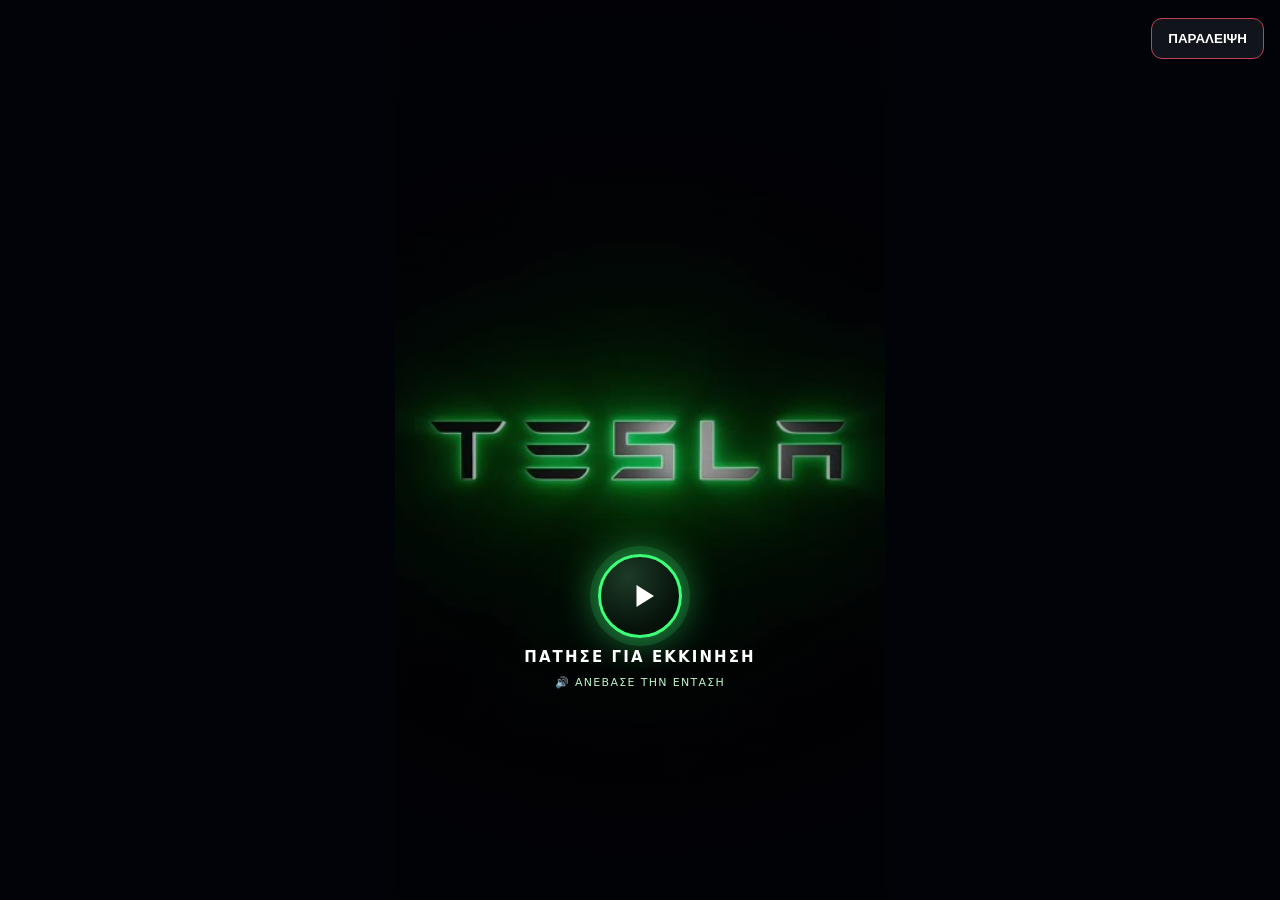
==== commit 399026bf: "Publish approved invitation site v2 Replace the site with the approved invitation: updated page, scr" ====
--- a/index.html
+++ b/index.html
@@ -9,9 +9,17 @@
 </head>
 <body>
   <div id="intro-overlay" class="intro-overlay" aria-label="Tesla intro video">
-    <video id="intro-video" class="intro-video" autoplay muted playsinline preload="auto">
+    <video id="intro-video" class="intro-video" playsinline webkit-playsinline preload="auto" poster="assets/intro-poster.jpg">
       <source src="assets/intro.mp4" type="video/mp4">
     </video>
+    <div id="intro-gate" class="intro-gate">
+      <button id="intro-start" class="intro-start" type="button" aria-label="Έναρξη με ήχο">
+        <span class="start-ring"><svg viewBox="0 0 100 100" aria-hidden="true"><path d="M38 26 76 50 38 74Z" fill="white"/></svg></span>
+        <b>ΠΑΤΗΣΕ ΓΙΑ ΕΚΚΙΝΗΣΗ</b>
+        <small>🔊 ΑΝΕΒΑΣΕ ΤΗΝ ΕΝΤΑΣΗ</small>
+      </button>
+    </div>
+    <button id="intro-unmute" class="intro-unmute" type="button" hidden>🔇 ΠΑΤΗΣΕ ΓΙΑ ΗΧΟ</button>
     <button id="skip-intro" class="skip-intro" type="button">ΠΑΡΑΛΕΙΨΗ</button>
   </div>
 
@@ -33,46 +41,50 @@
           </svg>
         </span>
       </button>
-      <h3>ΕΠΙΒΕΒΑΙΩΣΗ ΠΑΡΟΥΣΙΑΣ</h3>
-      <small>TOUCH TO ACTIVATE</small>
+      <div class="act-text">
+        <h3>ΕΠΙΒΕΒΑΙΩΣΗ ΠΑΡΟΥΣΙΑΣ</h3>
+        <small>TOUCH TO ACTIVATE</small>
+      </div>
     </section>
 
     <section id="access" hidden>
-      <p>KEY CARD <span id="card-number">001</span> RECOGNIZED</p>
-      <div class="unlock">⌁</div>
-      <strong>ACCESS GRANTED</strong>
-      <p>AUTHORIZED DRIVER</p>
-      <h1 id="guest-name">ΑΛΕΞΑΝΔΡΟΣ</h1>
-      <p>Το προσωπικό σου κλειδί για το πάρτι μόλις ενεργοποιήθηκε!</p>
-      <small>Η καταγραφή παρουσίας δεν έχει ενεργοποιηθεί ακόμη.</small>
+      <div class="access-row">
+        <div class="unlock" aria-hidden="true"><svg viewBox="0 0 24 24"><path d="M7 11V8a5 5 0 0 1 9.6-2" fill="none" stroke="currentColor" stroke-width="2" stroke-linecap="round"/><rect x="5" y="11" width="14" height="10" rx="2.5" fill="currentColor"/></svg></div>
+        <div class="access-text">
+          <p>KEY CARD <span id="card-number">001</span> · <strong>ACCESS GRANTED</strong></p>
+          <h1 id="guest-name">ΑΛΕΞΑΝΔΡΟΣ</h1>
+        </div>
+      </div>
+      <p class="access-note">Το προσωπικό σου κλειδί για το πάρτι μόλις ενεργοποιήθηκε!</p>
+      <small class="access-small">Η καταγραφή παρουσίας δεν έχει ενεργοποιηθεί ακόμη.</small>
     </section>
 
     <section class="hero" id="hero">
       <div class="photo" id="hero-photo">
-        <img src="assets/roadster.jpg" alt="Roadster Rocket">
-        <div class="glow"></div>
-        <div class="rocket-flame left"></div>
-        <div class="rocket-flame right"></div>
-        <div class="smoke a"></div>
-        <div class="smoke b"></div>
-        <div class="smoke c"></div>
+        <img src="assets/roadster.jpg" alt="Tesla Roadster — Κυριακή 29 Νοεμβρίου, 14:00, TenPin Bowling Καλαμαριά">
+        <video id="landing-video" class="landing-video" muted playsinline webkit-playsinline preload="auto" aria-hidden="true" tabindex="-1">
+          <source src="assets/landing.mp4" type="video/mp4">
+        </video>
+        <canvas id="smoke-canvas" class="smoke-canvas" aria-hidden="true"></canvas>
+        <img class="panels-overlay" src="assets/panels.webp" alt="" aria-hidden="true">
+        <a class="maps-hotspot" href="https://www.google.com/maps/search/?api=1&query=TenPin%20Bowling%2C%20Mitropolitou%20Kallidou%20112%2C%20Kalamaria%20551%2031" target="_blank" rel="noopener" aria-label="TenPin Bowling Καλαμαριά — άνοιγμα στους Χάρτες Google"><span></span></a>
       </div>
       <div class="copy">
         <small>YOU'RE INVITED</small>
         <h2>ΓΙΑΝΝΗΣ <em>10</em></h2>
-        <p>Σε περιμένω να γιορτάσουμε μαζί τα 10α γενέθλιά μου σε ένα ξεχωριστό <b>Tesla Party!</b></p>
+        <p class="invite-text">Σε περιμένω να γιορτάσουμε μαζί τα 10α γενέθλιά μου σε ένα ξεχωριστό <b>Tesla Party</b> με πολλή διασκέδαση, μπόουλινγκ και ποδόσφαιρο!</p>
       </div>
     </section>
 
     <section class="details">
-      <div><small>ΗΜΕΡΟΜΗΝΙΑ</small><b>Κυριακή<br>29 Νοεμβρίου 2026</b></div>
-      <div><small>ΩΡΑ</small><b>14:00</b></div>
-      <div><small>ΤΟΠΟΘΕΣΙΑ</small><b>TenPin Bowling<br>Καλαμαριά</b></div>
+      <div class="d-date"><small>ΗΜΕΡΟΜΗΝΙΑ</small><b><span>Κυριακή</span> <span>29 Νοεμβρίου 2026</span></b></div>
+      <div class="d-time"><small>ΩΡΑ</small><b>14:00</b></div>
+      <div class="d-place"><small>ΤΟΠΟΘΕΣΙΑ</small><b><span>TenPin Bowling</span> <span>Καλαμαριά</span></b></div>
     </section>
 
     <nav>
-      <a href="https://www.google.com/maps/search/?api=1&query=TenPin%20Bowling%20Kalamaria" target="_blank" rel="noopener">⌖ ΟΔΗΓΙΕΣ ΠΡΟΣΒΑΣΗΣ</a>
-      <a href="party.ics" download>▦ ΠΡΟΣΘΗΚΗ ΣΤΟ ΗΜΕΡΟΛΟΓΙΟ</a>
+      <a href="https://www.google.com/maps/search/?api=1&query=TenPin%20Bowling%2C%20Mitropolitou%20Kallidou%20112%2C%20Kalamaria%20551%2031" target="_blank" rel="noopener">📍 ΟΔΗΓΙΕΣ ΠΡΟΣΒΑΣΗΣ</a>
+      <a href="party.ics" download>📅 ΠΡΟΣΘΗΚΗ ΣΤΟ ΗΜΕΡΟΛΟΓΙΟ</a>
     </nav>
 
     <section class="video">
@@ -87,6 +99,8 @@
     <footer>TESLA PARTY · ΓΙΑΝΝΗΣ 10 <span>KEY CARD <b id="footer-number">001</b></span></footer>
   </main>
 
+  <script src="launch-env.js"></script>
+  <script src="smoke.js"></script>
   <script src="script.js"></script>
 </body>
 </html>
--- a/style.css
+++ b/style.css
@@ -1,44 +1,122 @@
-*{box-sizing:border-box}
-:root{color-scheme:dark}
-body{margin:0;background:radial-gradient(ellipse at top,#341015,#090b10 55%);color:#f4f5f7;font-family:system-ui,-apple-system,sans-serif}
-.shell{max-width:600px;margin:auto;padding:24px 18px 40px;transition:opacity .45s ease,transform .45s ease}
-.shell-hidden{opacity:0;transform:translateY(18px);pointer-events:none}
-header{display:flex;align-items:center;gap:12px;margin-bottom:24px;font-size:20px;font-weight:800;letter-spacing:.35em}.mark{font-size:28px;border:1px solid #ed3341;border-radius:12px;padding:5px 14px}header small{display:block;font-size:8px;letter-spacing:.12em;color:#aaa;margin-top:5px}header span{margin-left:auto;font-size:10px;color:#fc6670;letter-spacing:0}
+*{box-sizing:border-box}body{margin:0;background:radial-gradient(ellipse at top,#341015,#090b10 55%);color:#f4f5f7;font-family:system-ui,-apple-system,sans-serif}.shell{max-width:600px;margin:auto;padding:24px 18px 40px}header{display:flex;align-items:center;gap:12px;margin-bottom:24px;font-size:20px;font-weight:800;letter-spacing:.35em}.mark{font-size:28px;border:1px solid #ed3341;border-radius:12px;padding:5px 14px}header small{display:block;font-size:8px;letter-spacing:.12em;color:#aaa;margin-top:5px}header span{margin-left:auto;font-size:10px;color:#fc6670;letter-spacing:0}#activation{text-align:center;padding:26px 0 36px}#power{display:grid;place-items:center;width:170px;height:170px;margin:auto;border-radius:50%;border:5px solid #f43c56;background:radial-gradient(circle at 35% 20%,#40434b,#111218 65%,#050609);box-shadow:0 0 0 9px #a522362b,0 0 35px #ed294b,inset 0 0 25px #000;animation:pulse 2.2s infinite;cursor:pointer}#power svg{width:100px;height:100px;filter:drop-shadow(0 0 8px #fff8)}#activation h3{font-size:16px;letter-spacing:.08em}#activation small{color:#aaa;letter-spacing:.2em}#activation.pressed #power{filter:brightness(2.2);transform:scale(.93)}#access{text-align:center;border:1px solid #7e2631;border-radius:20px;padding:24px 12px;background:linear-gradient(155deg,#1c151b,#090b10);box-shadow:0 0 40px #bd112a20}#access[hidden],#activation[hidden]{display:none}#access.reveal{animation:reveal .8s both}#access>p:first-child,#access>p:nth-of-type(2){color:#b6b8bf;letter-spacing:.2em;font-size:11px}#access strong{color:#ff5967;letter-spacing:.2em}.unlock{width:72px;height:72px;margin:17px auto;display:grid;place-items:center;border:2px solid #f43d51;border-radius:50%;box-shadow:0 0 28px #ed1f3b88;font-size:43px}#access h1{font-size:clamp(30px,8vw,45px);margin:0;overflow-wrap:anywhere}#access small{color:#bba;font-size:11px}.hero{margin-top:22px;border:1px solid #80202b;border-radius:18px;overflow:hidden;background:#0c0d12}.photo{position:relative;overflow:hidden}.photo img{display:block;width:100%;aspect-ratio:1.85;object-fit:cover}.glow{position:absolute;inset:40% 0 0;background:radial-gradient(ellipse at 50% 100%,#ff6b34b8,transparent 60%);opacity:0}.smoke{position:absolute;bottom:-30%;width:65%;height:60%;border-radius:50%;background:radial-gradient(ellipse,#e5e5e5d0,#a8a8b088 40%,transparent 70%);filter:blur(14px);opacity:0}.a{left:-15%}.b{left:20%}.c{right:-20%}.launch .glow{animation:glow 3s}.launch .smoke{animation:smoke 3s ease-out}.launch .b{animation-delay:.2s}.launch .c{animation-delay:.4s}.launch img{animation:shake .12s 10 alternate}.copy{text-align:center;padding:18px 20px 24px}.copy small{color:#ff5360;letter-spacing:.3em}.copy h2{font-size:clamp(28px,8vw,46px);margin:5px 0}.copy em{font-style:normal;color:#ff4a5a}.copy p{font-size:15px;line-height:1.6}.details{display:grid;grid-template-columns:1fr .7fr 1fr;gap:8px;margin-top:15px}.details div{border:1px solid #b82938;border-radius:12px;padding:15px 7px;text-align:center;background:#171016;min-height:106px}.details small{display:block;font-size:9px;color:#ff6b76;margin-bottom:9px}.details b{font-size:clamp(11px,2.7vw,15px)}nav{display:grid;gap:10px;margin:22px 0}nav a,.video button{display:block;width:100%;text-align:center;border:1px solid #a42b38;border-radius:12px;padding:15px 10px;color:white;text-decoration:none;font-weight:750;font-size:12px;background:#171016}nav a:first-child{background:linear-gradient(90deg,#d51c35,#8f1324)}.video{text-align:center;padding:24px 12px;border:1px dashed #6d323c;border-radius:16px}.video p{color:#aaa;font-size:13px}footer{margin-top:25px;padding-top:18px;border-top:1px solid #38252c;display:flex;justify-content:space-between;gap:12px;color:#8d8f98;font-size:10px}footer b{color:#ff5362}@keyframes pulse{50%{box-shadow:0 0 0 10px #a5223622,0 0 52px #ff2449e0,inset 0 0 25px #000}}@keyframes reveal{from{opacity:0;transform:translateY(25px) scale(.92)}to{opacity:1;transform:none}}@keyframes glow{20%{opacity:1}80%{opacity:.8}100%{opacity:0}}@keyframes smoke{0%{opacity:0;transform:translateY(30%) scale(.4)}30%{opacity:.85}100%{opacity:0;transform:translateY(-95%) scale(2)}}@keyframes shake{from{transform:translateX(-2px)}to{transform:translateX(2px)}}@media(max-width:380px){header{font-size:16px}header span{font-size:8px}}@media(prefers-reduced-motion:reduce){*,*:before,*:after{animation:none!important}}
+/* ROCKET UPGRADE — visible launch jets and smoke, aligned to the lower half of the car */
+.photo{isolation:isolate;overflow:hidden}
+.photo img{position:relative;z-index:0}
+.photo .glow{z-index:1;pointer-events:none;inset:48% 0 -5%;background:radial-gradient(ellipse at 46% 92%,rgba(255,109,41,.98) 0%,rgba(255,52,36,.62) 25%,transparent 72%);mix-blend-mode:screen}
+.photo .smoke{z-index:2;pointer-events:none;position:absolute;bottom:-40%;height:100%;width:95%;border-radius:50%;opacity:0;filter:blur(17px);background:radial-gradient(ellipse at center,rgba(244,244,248,.9) 0%,rgba(201,205,220,.85) 23%,rgba(116,119,133,.60) 44%,transparent 72%);transform:translateY(32%) scale(.35)}
+.photo .smoke.a{left:-38%}
+.photo .smoke.b{left:2%;bottom:-45%}
+.photo .smoke.c{right:-38%}
+.launch .glow{animation:rocketFlare 4.6s ease-out both}
+.launch .smoke{animation:rocketSmoke 4.8s ease-out both}
+.launch .smoke.b{animation-delay:.12s}
+.launch .smoke.c{animation-delay:.24s}
+.launch .photo img{animation:rocketRattle .095s 22 alternate}
+#activation.pressed #power{box-shadow:0 0 0 10px #ff344766,0 0 70px #ff294b,inset 0 0 35px #f84a56;transition:filter .16s,transform .16s}
+@keyframes rocketFlare{0%{opacity:0;transform:scale(.3)}8%{opacity:1;transform:scale(1.2)}28%{opacity:1;transform:scale(1.65)}72%{opacity:.66;transform:scale(1.4)}100%{opacity:0;transform:scale(1.8)}}
+@keyframes rocketSmoke{0%{opacity:0;transform:translateY(38%) scale(.35)}8%{opacity:.93}35%{opacity:1;transform:translateY(5%) scale(.85)}65%{opacity:.88;transform:translateY(-22%) scale(1.3)}100%{opacity:0;transform:translateY(-52%) scale(1.8)}}
+@keyframes rocketRattle{from{transform:translate(-2px,1px)}to{transform:translate(2px,-1px)}}
+@media(prefers-reduced-motion:reduce){.launch .photo img{animation:none}.launch .smoke{animation-duration:1.8s}.launch .glow{animation-duration:1.8s}}
 
-.intro-overlay{position:fixed;inset:0;background:#000;display:flex;align-items:center;justify-content:center;z-index:9999}.intro-overlay.hidden{display:none}.intro-video{width:100%;height:100%;object-fit:cover;background:#000}.skip-intro{position:absolute;right:16px;top:16px;border:1px solid #ffffff60;background:#121212b0;color:#fff;padding:10px 14px;border-radius:12px;font-weight:700;letter-spacing:.08em}
+/* v2: smoke plumes and launch jets inspired by the invitation's visible exhaust clouds. */
+.photo .jet-system{position:absolute;inset:0;pointer-events:none;overflow:hidden;z-index:3;isolation:isolate}
+.jet-system .jet{position:absolute;bottom:-28%;height:88%;width:13%;opacity:0;filter:blur(9px);transform:scaleY(.15);transform-origin:bottom;background:linear-gradient(to top,rgba(255,255,255,.08) 0%,#fff8df 28%,#fff 45%,#85caff 64%,transparent 100%);border-radius:50% 50% 0 0;mix-blend-mode:screen}
+.jet-left{left:31%}.jet-right{left:58%}
+.jet-system .exhaust-glow{position:absolute;bottom:-28%;left:15%;width:70%;height:65%;border-radius:50%;opacity:0;background:radial-gradient(ellipse,#fff9e8 0%,#ffb149 22%,#e82c2c8c 48%,transparent 72%);filter:blur(16px);mix-blend-mode:screen}
+.jet-system .puff{position:absolute;bottom:-25%;width:38%;height:45%;border-radius:50%;background:radial-gradient(ellipse,rgba(244,247,250,.97) 0%,rgba(186,195,208,.87) 38%,rgba(81,88,110,.46) 61%,transparent 73%);filter:blur(8px);opacity:0;transform:translateY(10%) scale(.2)}
+.jet-system .puff-1{left:-15%;--dx:-30px;--dy:-80px;--delay:.10s}.jet-system .puff-2{left:5%;--dx:-45px;--dy:-100px;--delay:.25s}.jet-system .puff-3{left:22%;--dx:30px;--dy:-140px;--delay:.45s}.jet-system .puff-4{left:44%;--dx:-10px;--dy:-110px;--delay:.15s}.jet-system .puff-5{left:64%;--dx:48px;--dy:-100px;--delay:.4s}.jet-system .puff-6{left:85%;--dx:60px;--dy:-80px;--delay:.6s}.jet-system .puff-7{left:0%;--dx:-40px;--dy:-130px;--delay:.75s}.jet-system .puff-8{left:16%;--dx:10px;--dy:-95px;--delay:1s}.jet-system .puff-9{left:45%;--dx:50px;--dy:-125px;--delay:1.2s}.jet-system .puff-10{left:70%;--dx:-30px;--dy:-100px;--delay:1.45s}.jet-system .puff-11{left:32%;--dx:20px;--dy:-140px;--delay:1.75s}
+.launch .jet-system .jet{animation:jetsRise 4.6s .65s ease-out both}.launch .jet-system .jet-right{animation-delay:.74s}
+.launch .jet-system .exhaust-glow{animation:rocketBloom 4.7s .7s ease-out both}
+.launch .jet-system .puff{animation:puffCloud 3.6s var(--delay) ease-out both}
+@keyframes jetsRise{0%{opacity:0;transform:scaleY(.15)}15%{opacity:1;transform:scaleY(.95)}55%{opacity:.9;transform:scaleY(1.25)}100%{opacity:0;transform:scaleY(1.7)}}
+@keyframes rocketBloom{0%{opacity:0;transform:scale(.3)}15%{opacity:.85;transform:scale(1)}60%{opacity:.8;transform:scale(1.3)}100%{opacity:0;transform:scale(1.8)}}
+@keyframes puffCloud{0%{opacity:0;transform:translate(0,45px) scale(.2)}15%{opacity:.88}48%{opacity:.9;transform:translate(0,-38px) scale(1.2)}100%{opacity:0;transform:translate(var(--dx),var(--dy)) scale(2.1)}}
+@media(prefers-reduced-motion:reduce){.launch .jet-system .jet,.launch .jet-system .puff,.launch .jet-system .exhaust-glow{animation:none!important}}
 
-.activation{text-align:center;padding:18px 0 36px}
-.power-button{position:relative;display:grid;place-items:center;width:184px;height:184px;margin:auto;border:none;background:none;cursor:pointer;outline:none;filter:drop-shadow(0 0 26px #ed294b9b);transform:translateZ(0)}
-.power-button:active{transform:scale(.96)}
-.power-glow{position:absolute;inset:6px;border-radius:50%;background:radial-gradient(circle,#ff6b7f33 0,#ff274700 67%);animation:pulseGlow 1.8s infinite}
-.power-ring{position:absolute;inset:13px;border-radius:50%;border:5px solid #f43c56;box-shadow:0 0 0 9px #a522362b,0 0 35px #ed294b,inset 0 0 20px #ff3f5750;background:radial-gradient(circle at 35% 20%,#40434b,#111218 65%,#050609)}
-.power-core{position:absolute;inset:34px;border-radius:50%;display:grid;place-items:center;background:radial-gradient(circle at 40% 25%,#4c5058,#161922 60%,#090a0e 100%);border:1px solid #ffffff16;box-shadow:inset 0 12px 20px #ffffff10,inset 0 -10px 18px #000000cc}
-.power-core svg{width:76px;height:76px;filter:drop-shadow(0 0 12px #fff7)}
-.power-sheen{position:absolute;inset:23px;border-radius:50%;background:linear-gradient(125deg,transparent 0,transparent 38%,#ffffff6b 50%,transparent 62%,transparent 100%);transform:translateX(-120%) rotate(14deg);animation:sheen 3s infinite}
-.activation h3{font-size:16px;letter-spacing:.09em;margin:14px 0 4px}.activation small{color:#aaa;letter-spacing:.22em}
-.activation.pressed .power-button{filter:drop-shadow(0 0 42px #ff6a7d);animation:pressFlash .55s ease}.activation.pressed .power-ring{border-color:#ff8592}
+/* FIX: intro must occupy the entire viewport, without any visible page below. */
+html,body {min-height:100%;}
+body.playing-intro {overflow:hidden;}
+#intro-overlay[hidden], #site-shell[hidden], .shell-hidden {display:none!important;}
+#intro-overlay.intro-overlay {position:fixed!important;inset:0!important;width:100vw!important;height:100dvh!important;z-index:99999!important;display:flex!important;align-items:center;justify-content:center;background:#020309!important;overflow:hidden;}
+#intro-overlay[hidden].intro-overlay {display:none!important;}
+#intro-video.intro-video {display:block;width:100%;height:100%;object-fit:contain;background:#020309;}
+#skip-intro.skip-intro {position:absolute;right:16px;top:max(18px,env(safe-area-inset-top));z-index:2;padding:12px 16px;border-radius:11px;color:white;background:#161820d9;border:1px solid #bb4355;font-weight:700;cursor:pointer;}
+/* Remove ALL previously invented smoke/jet visuals. */
+.photo .smoke,.photo .glow,.photo .rocket-flame,.photo .jet-system {display:none!important;}
+.launch .photo img {animation:none!important;}
+.photo .footage-smoke {position:absolute;inset:0;z-index:4;pointer-events:none;overflow:hidden;}
+.photo .smoke-from-video {position:absolute;display:block;width:48%;height:92%;bottom:-25%;opacity:0;background:url('assets/rocket-smoke.webp') center/100% 100% no-repeat;filter:contrast(1.08) brightness(1.12);pointer-events:none;}
+.photo .smoke-left {left:3%;}
+.photo .smoke-right {right:3%;transform:scaleX(-1);}
+.launch .photo .smoke-left {animation:footageCloudLeft 5s ease-out forwards;}
+.launch .photo .smoke-right {animation:footageCloudRight 5s .23s ease-out forwards;}
+@keyframes footageCloudLeft {0%{opacity:0;transform:translate(0,35%) scale(.5)}18%{opacity:.96}56%{opacity:.83;transform:translate(-7%,-8%) scale(1.1)}100%{opacity:0;transform:translate(-22%,-45%) scale(1.7)}}
+@keyframes footageCloudRight {0%{opacity:0;transform:translate(0,35%) scaleX(-1) scale(.5)}18%{opacity:.96}56%{opacity:.83;transform:translate(7%,-8%) scaleX(-1) scale(1.1)}100%{opacity:0;transform:translate(22%,-45%) scaleX(-1) scale(1.7)}}
+@media (prefers-reduced-motion:reduce){.launch .photo .smoke-from-video{animation:none!important;}}
 
-#access{text-align:center;border:1px solid #7e2631;border-radius:20px;padding:24px 12px;background:linear-gradient(155deg,#1c151b,#090b10);box-shadow:0 0 40px #bd112a20}#access[hidden],#activation[hidden]{display:none}#access.reveal{animation:reveal .8s both}#access>p:first-child,#access>p:nth-of-type(2){color:#b6b8bf;letter-spacing:.2em;font-size:11px}#access strong{color:#ff5967;letter-spacing:.2em}.unlock{width:72px;height:72px;margin:17px auto;display:grid;place-items:center;border:2px solid #f43d51;border-radius:50%;box-shadow:0 0 28px #ed1f3b88;font-size:43px}#access h1{font-size:clamp(30px,8vw,45px);margin:0;overflow-wrap:anywhere}#access small{color:#bba;font-size:11px}
+/* ===== v3 (2026-11): sound-on intro gate, compact button panel, canvas thruster vapor ===== */
+.intro-gate{position:absolute;inset:0;z-index:1;display:grid;place-items:center;background:radial-gradient(ellipse at 50% 55%,rgba(2,3,9,.15),rgba(2,3,9,.75) 70%)}
+.intro-gate[hidden]{display:none}
+.intro-start{display:grid;justify-items:center;gap:10px;margin-top:38vh;background:none;border:0;color:#fff;cursor:pointer;font:inherit}
+.intro-start .start-ring{width:84px;height:84px;border-radius:50%;display:grid;place-items:center;border:3px solid #3dff7a;background:radial-gradient(circle at 35% 25%,#1d3b27,#06110a 70%);box-shadow:0 0 0 8px #3dff7a22,0 0 40px #3dff7a99;animation:startPulse 1.8s infinite}
+.intro-start svg{width:46px;height:46px;margin-left:4px}
+.intro-start b{font-size:15px;letter-spacing:.14em}
+.intro-start small{font-size:11px;letter-spacing:.12em;color:#b9f5c9}
+@keyframes startPulse{50%{box-shadow:0 0 0 14px #3dff7a11,0 0 64px #3dff7acc}}
+.intro-unmute{position:absolute;left:50%;bottom:max(28px,env(safe-area-inset-bottom));transform:translateX(-50%);z-index:2;padding:13px 20px;border-radius:12px;border:1px solid #3dff7a;background:#0b1a10e6;color:#fff;font-weight:800;letter-spacing:.06em}
+.intro-unmute[hidden]{display:none}
 
-.hero{margin-top:22px;border:1px solid #80202b;border-radius:18px;overflow:hidden;background:#0c0d12}.photo{position:relative;overflow:hidden}.photo img{display:block;width:100%;aspect-ratio:1.85;object-fit:cover}.glow{position:absolute;left:0;right:0;bottom:0;height:48%;background:radial-gradient(ellipse at 50% 100%,#ff6b34d5,#ff3d1d85 30%,transparent 66%);opacity:0}
-.rocket-flame{position:absolute;bottom:8%;width:12%;height:22%;opacity:0;filter:blur(1px);background:radial-gradient(ellipse at 50% 0%,#fffac8 0,#ffd77a 18%,#ff8b2a 40%,#ff4b18 70%,transparent 100%);clip-path:polygon(50% 0,65% 18%,78% 42%,88% 76%,50% 100%,12% 76%,22% 42%,35% 18%)}
-.rocket-flame.left{left:34%}.rocket-flame.right{right:34%}
-.smoke{position:absolute;bottom:-28%;width:65%;height:60%;border-radius:50%;background:radial-gradient(ellipse,#f3f3f3d0,#bdbdc488 42%,transparent 70%);filter:blur(15px);opacity:0}.a{left:-15%}.b{left:18%}.c{right:-20%}
-.launch .glow{animation:glow 2.8s ease-out}
-.launch .rocket-flame{animation:flame 2.3s ease-out}
-.launch .rocket-flame.right{animation-delay:.08s}
-.launch .smoke{animation:smoke 3s ease-out}
-.launch .b{animation-delay:.12s}.launch .c{animation-delay:.24s}.launch img{animation:shake .12s 10 alternate}
-.copy{text-align:center;padding:18px 20px 24px}.copy small{color:#ff5360;letter-spacing:.3em}.copy h2{font-size:clamp(28px,8vw,46px);margin:5px 0}.copy em{font-style:normal;color:#ff4a5a}.copy p{font-size:15px;line-height:1.6}
-.details{display:grid;grid-template-columns:1fr .7fr 1fr;gap:8px;margin-top:15px}.details div{border:1px solid #b82938;border-radius:12px;padding:15px 7px;text-align:center;background:#171016;min-height:106px}.details small{display:block;font-size:9px;color:#ff6b76;margin-bottom:9px}.details b{font-size:clamp(11px,2.7vw,15px)}nav{display:grid;gap:10px;margin:22px 0}nav a,.secondary-btn{display:block;text-align:center;border:1px solid #a42b38;border-radius:12px;padding:15px 10px;color:white;text-decoration:none;font-weight:750;font-size:12px;letter-spacing:.04em;background:transparent}.video{text-align:center;padding:24px 12px;border:1px dashed #6d323c;border-radius:16px}.video h3{font-size:13px;letter-spacing:.2em}.video p{color:#a9abb2;font-size:13px}.video-actions{display:grid;gap:10px;margin-top:16px}footer{margin-top:25px;padding-top:18px;border-top:1px solid #38252c;display:flex;justify-content:space-between;gap:12px;color:#8d8f98;font-size:10px;letter-spacing:.06em}footer b{color:#ff5362}
+.shell{padding-top:16px}
+header{margin-bottom:12px}
+#activation{display:flex;align-items:center;gap:16px;text-align:left;padding:12px 16px;margin:0;border:1px solid #6b2430;border-radius:16px;background:linear-gradient(120deg,#1a1117,#0b0c11)}
+#activation #power{width:84px;height:84px;margin:0;flex:none;border-width:3px;box-shadow:0 0 0 6px #a522362b,0 0 22px #ed294b,inset 0 0 18px #000}
+#activation #power svg{width:48px;height:48px}
+#activation .act-text{display:block}
+#activation h3{font-size:14px;margin:0 0 5px;letter-spacing:.06em}
+#activation small{font-size:10px;letter-spacing:.18em}
+#activation.pressed #power{transform:scale(.92)}
 
-@keyframes pulseGlow{0%,100%{transform:scale(.98);opacity:.65}50%{transform:scale(1.04);opacity:1}}
-@keyframes sheen{0%{transform:translateX(-135%) rotate(14deg)}55%,100%{transform:translateX(135%) rotate(14deg)}}
-@keyframes pressFlash{0%{transform:scale(1)}50%{transform:scale(.95)}100%{transform:scale(1)}}
-@keyframes reveal{from{opacity:0;transform:translateY(18px) scale(.98)}to{opacity:1;transform:translateY(0) scale(1)}}
-@keyframes glow{0%{opacity:0}20%{opacity:.9}100%{opacity:0}}
-@keyframes smoke{0%{opacity:0;transform:translateY(36px) scale(.65)}18%{opacity:.7}100%{opacity:0;transform:translateY(-78px) scale(1.45)}}
-@keyframes flame{0%{opacity:0;transform:translateY(18px) scale(.5)}15%{opacity:1}55%{opacity:.95;transform:translateY(0) scale(1)}100%{opacity:0;transform:translateY(55px) scale(.25)}}
-@keyframes shake{to{transform:translateX(1px) translateY(-1px)}}
+#access{padding:10px 14px 10px;border-radius:16px}
+#access .access-row{display:flex;align-items:center;gap:12px;text-align:left}
+#access .unlock{width:44px;height:44px;margin:0;flex:none;font-size:0;color:#ff5a68;border-width:2px;box-shadow:0 0 16px #ed1f3b88}
+#access .unlock svg{width:22px;height:22px}
+#access .access-text p{margin:0 0 2px;color:#b6b8bf;letter-spacing:.14em;font-size:10px}
+#access .access-text strong{color:#ff5967;letter-spacing:.14em}
+#access h1{font-size:clamp(22px,6.4vw,32px);line-height:1.1;margin:0}
+#access .access-note{margin:8px 0 0;font-size:12.5px;color:#e9e9ee}
+#access .access-small{display:block;margin-top:3px;font-size:10px;color:#8f8f99}
 
-@media(max-width:380px){header{font-size:16px}.mark{font-size:22px;padding:4px 11px}.shell{padding:18px 12px 34px}.power-button{width:164px;height:164px}.power-core{inset:31px}.power-core svg{width:70px;height:70px}}
+.hero{margin-top:14px}
+.photo .smoke-canvas{position:absolute;inset:0;width:100%;height:100%;z-index:5;pointer-events:none}
+.photo img{will-change:transform}
+.photo .footage-smoke{display:none!important}
+.retry-sound{display:block;margin:12px auto;padding:12px 16px;border:1px solid #ff5168;border-radius:12px;background:#581a26;color:#fff;font-weight:700}
+
+/* ===== v4: pre-rendered Roadster landing, crisp panels on top, Maps hotspot ===== */
+.photo .landing-video{position:absolute;inset:0;width:100%;height:100%;object-fit:cover;z-index:1;opacity:0;pointer-events:none;background:transparent}
+.photo .landing-video.show{opacity:1}
+.photo .landing-video.show.fade{opacity:0;transition:opacity .45s ease}
+.photo .smoke-canvas{z-index:2}
+.photo .panels-overlay{position:absolute;inset:0;width:100%;height:100%;object-fit:cover;z-index:3;pointer-events:none}
+/* Location panel → Google Maps. Positions are % of the 1.85:1 photo box (image 1500x730, object-fit:cover). */
+.photo .maps-hotspot{position:absolute;z-index:4;left:63.4%;top:3.6%;width:35%;height:30.4%;display:block;-webkit-tap-highlight-color:transparent;border-radius:6px;outline:none}
+.photo .maps-hotspot span{position:absolute;inset:0;clip-path:polygon(10% 0,100% 0,93% 100%,0 100%);background:linear-gradient(110deg,transparent 30%,rgba(255,255,255,.22) 50%,transparent 70%) -200% 0/200% 100% no-repeat;animation:mapsHint 4.5s 2s infinite}
+.photo .maps-hotspot:hover span,.photo .maps-hotspot:focus-visible span,.photo .maps-hotspot:active span{background:rgba(255,70,90,.22);box-shadow:inset 0 0 18px rgba(255,80,100,.9);animation:none}
+.photo .maps-hotspot:active{transform:scale(.97)}
+@keyframes mapsHint{0%{background-position:-200% 0}35%,100%{background-position:200% 0}}
+@media(prefers-reduced-motion:reduce){.photo .maps-hotspot span{animation:none}}
+
+/* v5: bigger, bold invite paragraph (matches the info-box values) */
+.copy p.invite-text{font-size:clamp(16px,4.6vw,19px);font-weight:700;line-height:1.45;color:#f4f5f7;margin:10px auto 0;max-width:30ch;text-wrap:balance}
+.copy p.invite-text b{color:#ff4a5a;font-weight:800;white-space:nowrap}
+
+/* v5: bigger, bold info boxes — date on its own full-width row, time + place below */
+.details{grid-template-columns:.8fr 1.2fr;gap:9px}
+.details .d-date{grid-column:1/-1}
+.details div{min-height:0;padding:13px 8px 14px;display:flex;flex-direction:column;justify-content:center;align-items:center}
+.details small{font-size:11px;letter-spacing:.14em;margin-bottom:7px}
+.details b{font-size:clamp(16px,4.6vw,19px);font-weight:800;line-height:1.3;color:#f4f5f7}
+.details b span{display:block;white-space:nowrap}
+.details .d-date b span{display:inline}
+.details .d-time b{font-size:clamp(22px,6.2vw,26px)}
+@media(max-width:340px){.details .d-date b span{display:block}}
